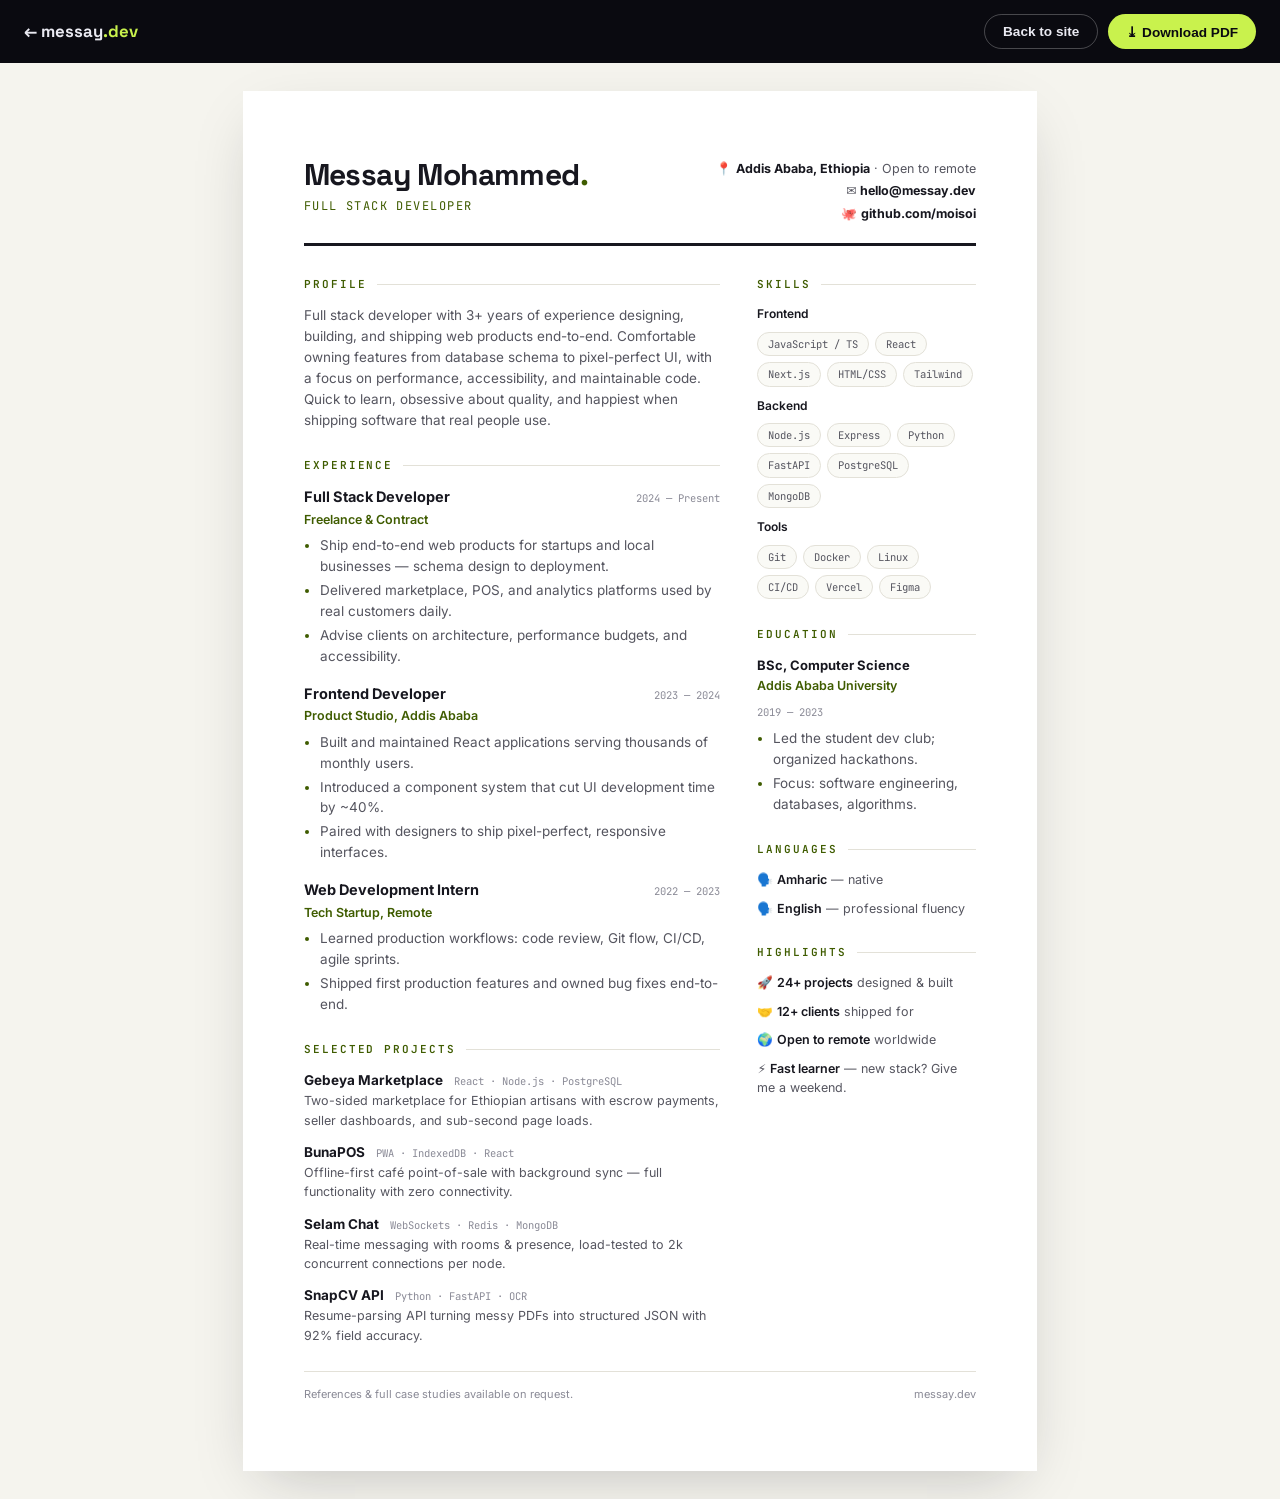
==== resume.html @ 2ff8d286 "feat: rebuild portfolio — dark-mode interactive single-pager - Hero with particle constellation canv" ====
<!DOCTYPE html>
<html lang="en">
<head>
  <meta charset="UTF-8" />
  <meta name="viewport" content="width=device-width, initial-scale=1.0" />
  <title>Messay Mohammed — Résumé</title>
  <meta name="description" content="Résumé of Messay Mohammed, Full Stack Developer based in Addis Ababa, Ethiopia." />
  <link rel="preconnect" href="https://fonts.googleapis.com" />
  <link rel="preconnect" href="https://fonts.gstatic.com" crossorigin />
  <link href="https://fonts.googleapis.com/css2?family=Inter:wght@400;500;600;700&family=Space+Grotesk:wght@500;600;700&family=JetBrains+Mono:wght@400;600&display=swap" rel="stylesheet" />
  <link rel="icon" href="data:image/svg+xml,%3Csvg xmlns='http://www.w3.org/2000/svg' viewBox='0 0 100 100'%3E%3Crect width='100' height='100' rx='22' fill='%23c9f24d'/%3E%3Ctext x='50' y='68' font-family='Arial,sans-serif' font-size='46' font-weight='bold' text-anchor='middle' fill='%230a0a10'%3EMM%3C/text%3E%3C/svg%3E" />
  <style>
    :root {
      --ink: #17171f; --muted: #55555f; --faint: #8a8a96;
      --acc: #3f5c00; --lime: #c9f24d; --line: #e3e1d8; --bg: #f5f4ee;
    }
    * { box-sizing: border-box; margin: 0; padding: 0; }
    body { font-family: "Inter", system-ui, sans-serif; color: var(--ink); background: var(--bg); line-height: 1.55; font-size: 13.5px; }
    a { color: inherit; text-decoration: none; }

    .toolbar {
      position: sticky; top: 0; z-index: 10;
      display: flex; align-items: center; justify-content: space-between; gap: 14px;
      padding: 14px 24px;
      background: #0a0a10; color: #eaeaf2;
    }
    .toolbar .brand { font-family: "Space Grotesk", sans-serif; font-weight: 700; font-size: 1.05rem; }
    .toolbar .brand span { color: var(--lime); }
    .toolbar .actions { display: flex; gap: 10px; }
    .tb-btn {
      display: inline-flex; align-items: center; gap: 8px;
      padding: 9px 18px; border-radius: 999px; font-weight: 600; font-size: 0.85rem;
      background: var(--lime); color: #0a0a10; border: none; cursor: pointer;
      transition: transform .2s;
    }
    .tb-btn:hover { transform: translateY(-2px); }
    .tb-btn.ghost { background: transparent; color: #eaeaf2; border: 1px solid rgba(255,255,255,.25); }
    .tb-btn.ghost:hover { border-color: var(--lime); color: var(--lime); }

    .page {
      width: 210mm; min-height: 296mm;
      margin: 28px auto; background: #fff;
      padding: 18mm 16mm;
      box-shadow: 0 20px 60px -20px rgba(23,23,31,.25);
    }

    header { display: flex; justify-content: space-between; align-items: flex-start; gap: 20px; padding-bottom: 20px; border-bottom: 3px solid var(--ink); }
    h1 { font-family: "Space Grotesk", sans-serif; font-size: 30px; letter-spacing: -0.02em; line-height: 1.05; }
    h1 .dot { color: var(--acc); }
    .role { font-family: "JetBrains Mono", monospace; font-size: 12px; letter-spacing: .12em; text-transform: uppercase; color: var(--acc); margin-top: 6px; }
    .contact { text-align: right; font-size: 12.5px; color: var(--muted); display: grid; gap: 3px; }
    .contact strong { color: var(--ink); }

    .cols { display: grid; grid-template-columns: 1.9fr 1fr; gap: 10mm; margin-top: 8mm; }
    section { margin-bottom: 7mm; }
    h2 {
      font-family: "JetBrains Mono", monospace; font-size: 11px; font-weight: 600;
      letter-spacing: .18em; text-transform: uppercase; color: var(--acc);
      display: flex; align-items: center; gap: 10px; margin-bottom: 12px;
    }
    h2::after { content: ""; flex: 1; height: 1px; background: var(--line); }

    .summary p { color: var(--muted); }

    .item { margin-bottom: 16px; break-inside: avoid; }
    .item-head { display: flex; justify-content: space-between; align-items: baseline; gap: 12px; }
    .item-head h3 { font-size: 14.5px; font-weight: 700; }
    .date { font-family: "JetBrains Mono", monospace; font-size: 10.5px; color: var(--faint); white-space: nowrap; }
    .org { font-size: 12.5px; color: var(--acc); font-weight: 600; margin: 1px 0 6px; }
    .item ul { padding-left: 16px; color: var(--muted); }
    .item ul li { margin-bottom: 3px; }
    .item ul li::marker { color: var(--acc); }

    .skills-row { display: flex; flex-wrap: wrap; gap: 6px; margin-bottom: 10px; }
    .skills-row .label { flex-basis: 100%; font-weight: 600; font-size: 12px; margin-bottom: 2px; }
    .chip {
      font-family: "JetBrains Mono", monospace; font-size: 10.5px;
      padding: 3px 10px; border-radius: 999px;
      border: 1px solid var(--line); background: #fafaf6; color: var(--muted);
    }

    .project { margin-bottom: 12px; break-inside: avoid; }
    .project h3 { font-size: 13.5px; font-weight: 700; }
    .project h3 span { font-family: "JetBrains Mono", monospace; font-size: 10.5px; color: var(--faint); font-weight: 400; margin-left: 8px; }
    .project p { color: var(--muted); font-size: 12.5px; }

    .fact { display: flex; gap: 9px; margin-bottom: 9px; color: var(--muted); font-size: 12.5px; }
    .fact b { color: var(--ink); font-weight: 600; }

    footer { margin-top: auto; padding-top: 14px; border-top: 1px solid var(--line); font-size: 11px; color: var(--faint); display: flex; justify-content: space-between; }

    @media print {
      body { background: #fff; }
      .toolbar { display: none; }
      .page { width: auto; min-height: 0; margin: 0; padding: 12mm 10mm; box-shadow: none; }
      @page { size: A4; margin: 6mm; }
    }
    @media (max-width: 820px) {
      .page { width: auto; margin: 14px; padding: 8mm 6mm; min-height: 0; }
      .cols { grid-template-columns: 1fr; gap: 6mm; }
      header { flex-direction: column; }
      .contact { text-align: left; }
    }
  </style>
</head>
<body>
  <div class="toolbar">
    <a class="brand" href="index.html">← messay<span>.dev</span></a>
    <div class="actions">
      <button class="tb-btn ghost" onclick="history.length > 1 ? history.back() : location.href='index.html'">Back to site</button>
      <button class="tb-btn" onclick="window.print()">
        ⤓ Download PDF
      </button>
    </div>
  </div>

  <div class="page">
    <header>
      <div>
        <h1>Messay Mohammed<span class="dot">.</span></h1>
        <p class="role">Full Stack Developer</p>
      </div>
      <div class="contact">
        <span>📍 <strong>Addis Ababa, Ethiopia</strong> · Open to remote</span>
        <span>✉️ <strong>hello@messay.dev</strong></span>
        <span>🐙 <strong>github.com/moisoi</strong></span>
      </div>
    </header>

    <div class="cols">
      <!-- ============ MAIN COLUMN ============ -->
      <div>
        <section class="summary">
          <h2>Profile</h2>
          <p>
            Full stack developer with 3+ years of experience designing, building, and shipping web products
            end-to-end. Comfortable owning features from database schema to pixel-perfect UI, with a focus on
            performance, accessibility, and maintainable code. Quick to learn, obsessive about quality, and
            happiest when shipping software that real people use.
          </p>
        </section>

        <section>
          <h2>Experience</h2>

          <div class="item">
            <div class="item-head"><h3>Full Stack Developer</h3><span class="date">2024 — Present</span></div>
            <p class="org">Freelance &amp; Contract</p>
            <ul>
              <li>Ship end-to-end web products for startups and local businesses — schema design to deployment.</li>
              <li>Delivered marketplace, POS, and analytics platforms used by real customers daily.</li>
              <li>Advise clients on architecture, performance budgets, and accessibility.</li>
            </ul>
          </div>

          <div class="item">
            <div class="item-head"><h3>Frontend Developer</h3><span class="date">2023 — 2024</span></div>
            <p class="org">Product Studio, Addis Ababa</p>
            <ul>
              <li>Built and maintained React applications serving thousands of monthly users.</li>
              <li>Introduced a component system that cut UI development time by ~40%.</li>
              <li>Paired with designers to ship pixel-perfect, responsive interfaces.</li>
            </ul>
          </div>

          <div class="item">
            <div class="item-head"><h3>Web Development Intern</h3><span class="date">2022 — 2023</span></div>
            <p class="org">Tech Startup, Remote</p>
            <ul>
              <li>Learned production workflows: code review, Git flow, CI/CD, agile sprints.</li>
              <li>Shipped first production features and owned bug fixes end-to-end.</li>
            </ul>
          </div>
        </section>

        <section>
          <h2>Selected Projects</h2>

          <div class="project">
            <h3>Gebeya Marketplace <span>React · Node.js · PostgreSQL</span></h3>
            <p>Two-sided marketplace for Ethiopian artisans with escrow payments, seller dashboards, and sub-second page loads.</p>
          </div>
          <div class="project">
            <h3>BunaPOS <span>PWA · IndexedDB · React</span></h3>
            <p>Offline-first café point-of-sale with background sync — full functionality with zero connectivity.</p>
          </div>
          <div class="project">
            <h3>Selam Chat <span>WebSockets · Redis · MongoDB</span></h3>
            <p>Real-time messaging with rooms &amp; presence, load-tested to 2k concurrent connections per node.</p>
          </div>
          <div class="project">
            <h3>SnapCV API <span>Python · FastAPI · OCR</span></h3>
            <p>Resume-parsing API turning messy PDFs into structured JSON with 92% field accuracy.</p>
          </div>
        </section>
      </div>

      <!-- ============ SIDE COLUMN ============ -->
      <div>
        <section>
          <h2>Skills</h2>
          <div class="skills-row">
            <span class="label">Frontend</span>
            <span class="chip">JavaScript / TS</span><span class="chip">React</span><span class="chip">Next.js</span><span class="chip">HTML/CSS</span><span class="chip">Tailwind</span>
          </div>
          <div class="skills-row">
            <span class="label">Backend</span>
            <span class="chip">Node.js</span><span class="chip">Express</span><span class="chip">Python</span><span class="chip">FastAPI</span><span class="chip">PostgreSQL</span><span class="chip">MongoDB</span>
          </div>
          <div class="skills-row">
            <span class="label">Tools</span>
            <span class="chip">Git</span><span class="chip">Docker</span><span class="chip">Linux</span><span class="chip">CI/CD</span><span class="chip">Vercel</span><span class="chip">Figma</span>
          </div>
        </section>

        <section>
          <h2>Education</h2>
          <div class="item">
            <div class="item-head"><h3 style="font-size:13px">BSc, Computer Science</h3></div>
            <p class="org">Addis Ababa University</p>
            <span class="date">2019 — 2023</span>
            <ul style="margin-top:6px">
              <li>Led the student dev club; organized hackathons.</li>
              <li>Focus: software engineering, databases, algorithms.</li>
            </ul>
          </div>
        </section>

        <section>
          <h2>Languages</h2>
          <div class="fact"><span>🗣️ <b>Amharic</b> — native</span></div>
          <div class="fact"><span>🗣️ <b>English</b> — professional fluency</span></div>
        </section>

        <section>
          <h2>Highlights</h2>
          <div class="fact"><span>🚀 <b>24+ projects</b> designed &amp; built</span></div>
          <div class="fact"><span>🤝 <b>12+ clients</b> shipped for</span></div>
          <div class="fact"><span>🌍 <b>Open to remote</b> worldwide</span></div>
          <div class="fact"><span>⚡ <b>Fast learner</b> — new stack? Give me a weekend.</span></div>
        </section>
      </div>
    </div>

    <footer>
      <span>References &amp; full case studies available on request.</span>
      <span>messay.dev</span>
    </footer>
  </div>
</body>
</html>
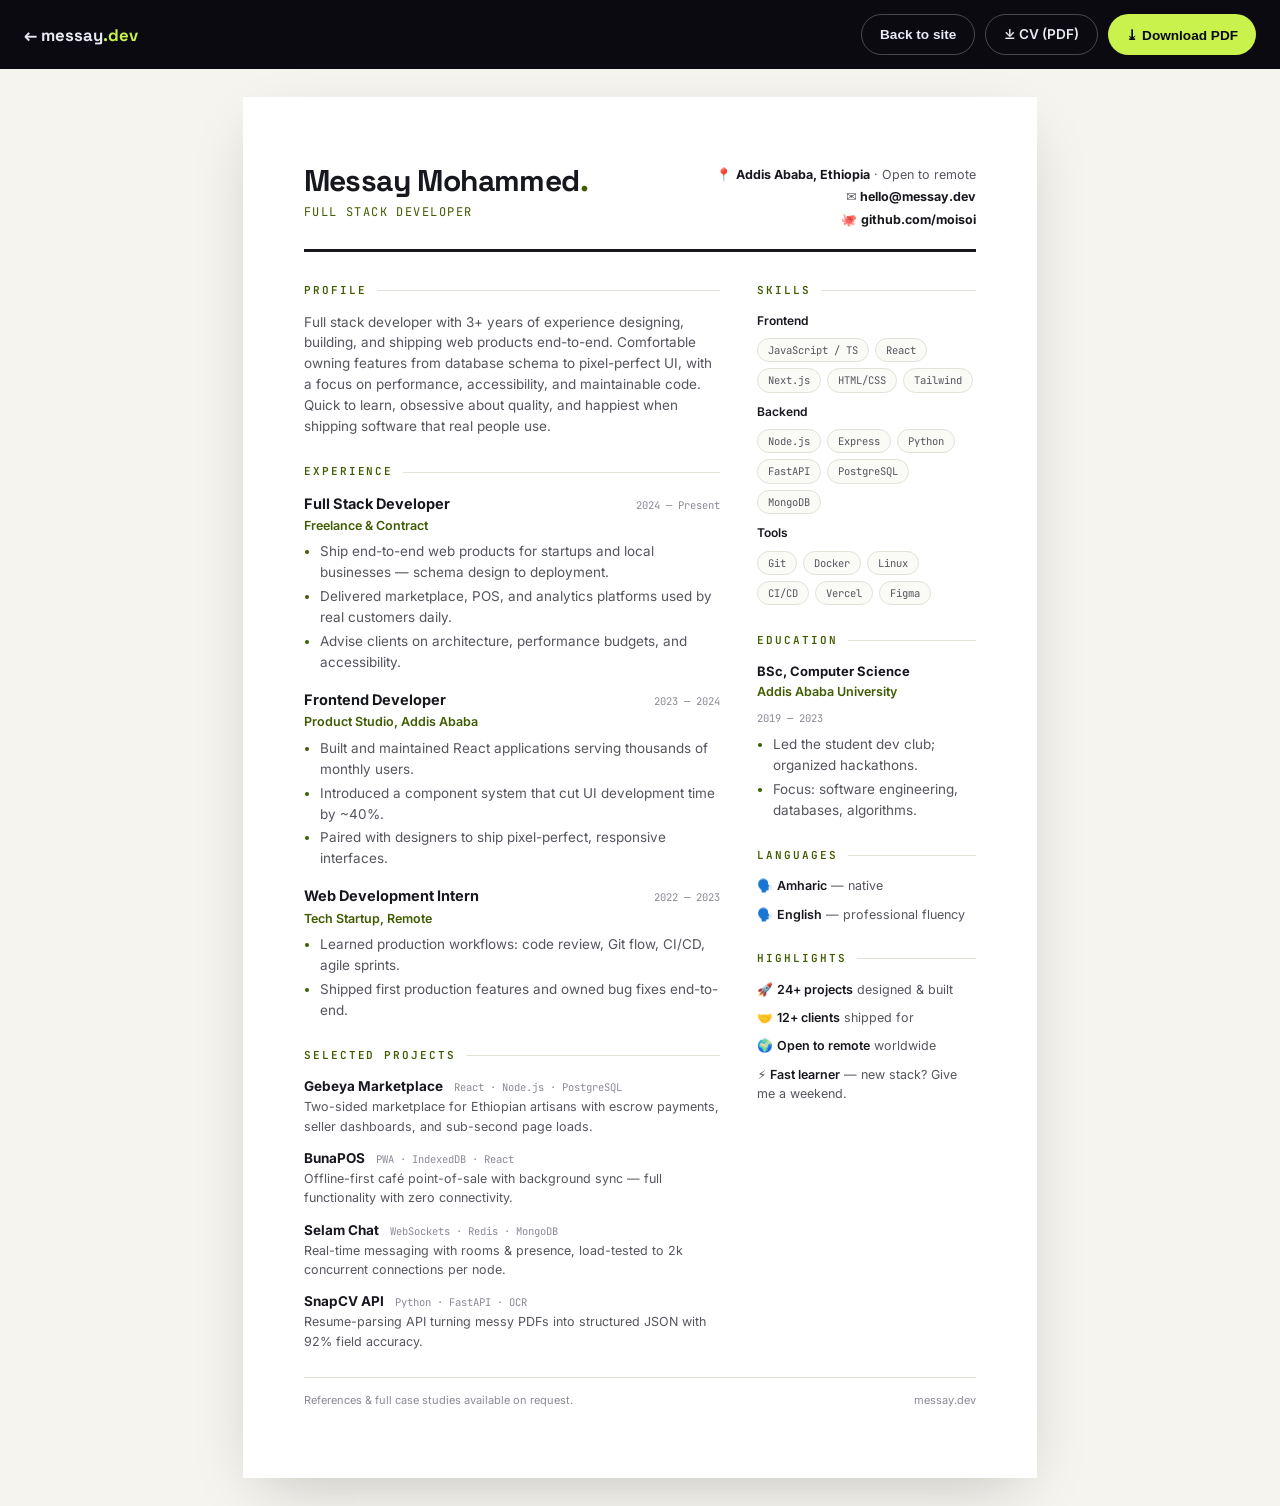
==== commit 674cc1b7: "feat: Cal.com booking + downloadable CV + UI/UX polish pass Booking (cal.com/messay-mohammed-w47ggg)" ====
--- a/resume.html
+++ b/resume.html
@@ -108,6 +108,7 @@
     <a class="brand" href="index.html">← messay<span>.dev</span></a>
     <div class="actions">
       <button class="tb-btn ghost" onclick="history.length > 1 ? history.back() : location.href='index.html'">Back to site</button>
+      <a class="tb-btn ghost" href="assets/Messay_Mohammed_CV.pdf" download style="text-decoration:none">⤓ CV (PDF)</a>
       <button class="tb-btn" onclick="window.print()">
         ⤓ Download PDF
       </button>
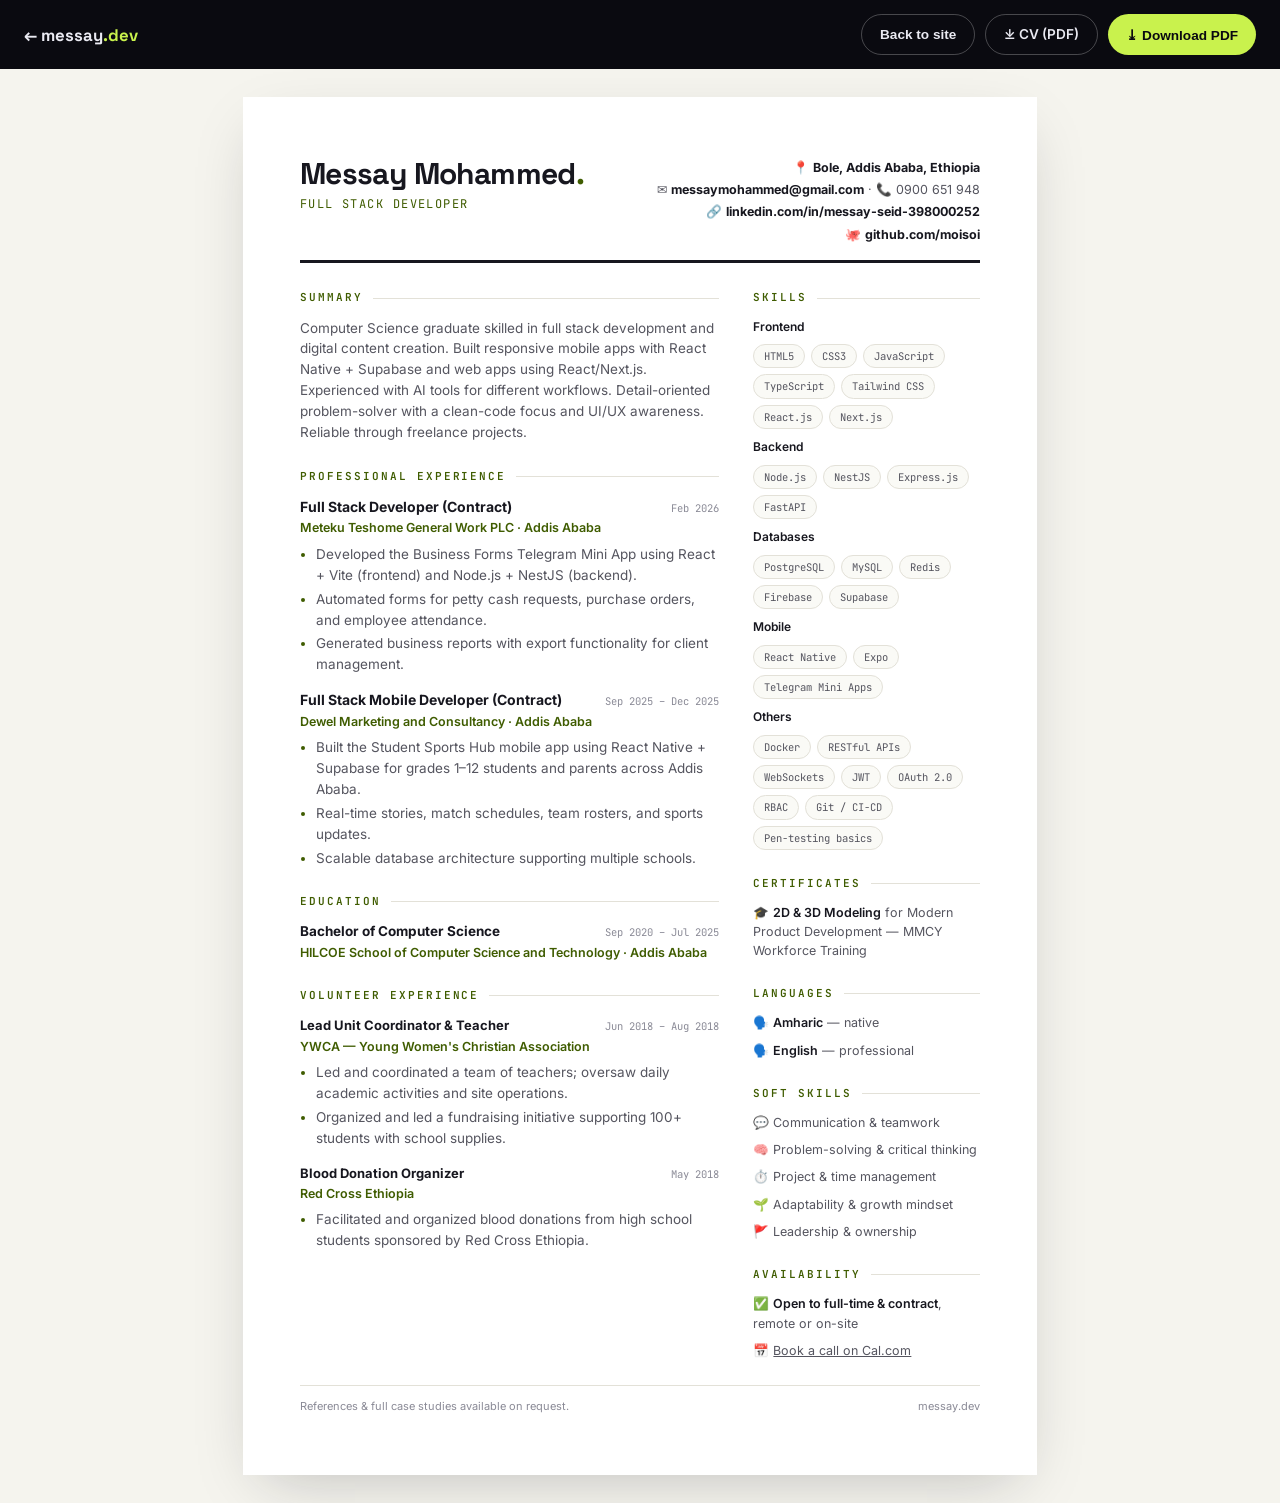
==== commit a9906935: "feat: replace all placeholder content with Messay's real CV data Identity & contact: - messaymohamme" ====
--- a/resume.html
+++ b/resume.html
@@ -4,7 +4,7 @@
   <meta charset="UTF-8" />
   <meta name="viewport" content="width=device-width, initial-scale=1.0" />
   <title>Messay Mohammed — Résumé</title>
-  <meta name="description" content="Résumé of Messay Mohammed, Full Stack Developer based in Addis Ababa, Ethiopia." />
+  <meta name="description" content="Résumé of Messay Mohammed, Full Stack Developer based in Bole, Addis Ababa, Ethiopia." />
   <link rel="preconnect" href="https://fonts.googleapis.com" />
   <link rel="preconnect" href="https://fonts.gstatic.com" crossorigin />
   <link href="https://fonts.googleapis.com/css2?family=Inter:wght@400;500;600;700&family=Space+Grotesk:wght@500;600;700&family=JetBrains+Mono:wght@400;600&display=swap" rel="stylesheet" />
@@ -23,10 +23,11 @@
       display: flex; align-items: center; justify-content: space-between; gap: 14px;
       padding: 14px 24px;
       background: #0a0a10; color: #eaeaf2;
+      flex-wrap: wrap;
     }
     .toolbar .brand { font-family: "Space Grotesk", sans-serif; font-weight: 700; font-size: 1.05rem; }
     .toolbar .brand span { color: var(--lime); }
-    .toolbar .actions { display: flex; gap: 10px; }
+    .toolbar .actions { display: flex; gap: 10px; flex-wrap: wrap; }
     .tb-btn {
       display: inline-flex; align-items: center; gap: 8px;
       padding: 9px 18px; border-radius: 999px; font-weight: 600; font-size: 0.85rem;
@@ -40,38 +41,38 @@
     .page {
       width: 210mm; min-height: 296mm;
       margin: 28px auto; background: #fff;
-      padding: 18mm 16mm;
+      padding: 16mm 15mm;
       box-shadow: 0 20px 60px -20px rgba(23,23,31,.25);
     }
 
-    header { display: flex; justify-content: space-between; align-items: flex-start; gap: 20px; padding-bottom: 20px; border-bottom: 3px solid var(--ink); }
+    header { display: flex; justify-content: space-between; align-items: flex-start; gap: 20px; padding-bottom: 16px; border-bottom: 3px solid var(--ink); }
     h1 { font-family: "Space Grotesk", sans-serif; font-size: 30px; letter-spacing: -0.02em; line-height: 1.05; }
     h1 .dot { color: var(--acc); }
     .role { font-family: "JetBrains Mono", monospace; font-size: 12px; letter-spacing: .12em; text-transform: uppercase; color: var(--acc); margin-top: 6px; }
     .contact { text-align: right; font-size: 12.5px; color: var(--muted); display: grid; gap: 3px; }
     .contact strong { color: var(--ink); }
 
-    .cols { display: grid; grid-template-columns: 1.9fr 1fr; gap: 10mm; margin-top: 8mm; }
-    section { margin-bottom: 7mm; }
+    .cols { display: grid; grid-template-columns: 1.85fr 1fr; gap: 9mm; margin-top: 7mm; }
+    section { margin-bottom: 6.5mm; }
     h2 {
       font-family: "JetBrains Mono", monospace; font-size: 11px; font-weight: 600;
       letter-spacing: .18em; text-transform: uppercase; color: var(--acc);
-      display: flex; align-items: center; gap: 10px; margin-bottom: 12px;
+      display: flex; align-items: center; gap: 10px; margin-bottom: 11px;
     }
     h2::after { content: ""; flex: 1; height: 1px; background: var(--line); }
 
     .summary p { color: var(--muted); }
 
-    .item { margin-bottom: 16px; break-inside: avoid; }
+    .item { margin-bottom: 14px; break-inside: avoid; }
     .item-head { display: flex; justify-content: space-between; align-items: baseline; gap: 12px; }
-    .item-head h3 { font-size: 14.5px; font-weight: 700; }
+    .item-head h3 { font-size: 14px; font-weight: 700; }
     .date { font-family: "JetBrains Mono", monospace; font-size: 10.5px; color: var(--faint); white-space: nowrap; }
     .org { font-size: 12.5px; color: var(--acc); font-weight: 600; margin: 1px 0 6px; }
     .item ul { padding-left: 16px; color: var(--muted); }
     .item ul li { margin-bottom: 3px; }
     .item ul li::marker { color: var(--acc); }
 
-    .skills-row { display: flex; flex-wrap: wrap; gap: 6px; margin-bottom: 10px; }
+    .skills-row { display: flex; flex-wrap: wrap; gap: 6px; margin-bottom: 9px; }
     .skills-row .label { flex-basis: 100%; font-weight: 600; font-size: 12px; margin-bottom: 2px; }
     .chip {
       font-family: "JetBrains Mono", monospace; font-size: 10.5px;
@@ -79,20 +80,15 @@
       border: 1px solid var(--line); background: #fafaf6; color: var(--muted);
     }
 
-    .project { margin-bottom: 12px; break-inside: avoid; }
-    .project h3 { font-size: 13.5px; font-weight: 700; }
-    .project h3 span { font-family: "JetBrains Mono", monospace; font-size: 10.5px; color: var(--faint); font-weight: 400; margin-left: 8px; }
-    .project p { color: var(--muted); font-size: 12.5px; }
-
-    .fact { display: flex; gap: 9px; margin-bottom: 9px; color: var(--muted); font-size: 12.5px; }
+    .fact { display: flex; gap: 9px; margin-bottom: 8px; color: var(--muted); font-size: 12.5px; }
     .fact b { color: var(--ink); font-weight: 600; }
 
-    footer { margin-top: auto; padding-top: 14px; border-top: 1px solid var(--line); font-size: 11px; color: var(--faint); display: flex; justify-content: space-between; }
+    footer { margin-top: auto; padding-top: 12px; border-top: 1px solid var(--line); font-size: 11px; color: var(--faint); display: flex; justify-content: space-between; }
 
     @media print {
       body { background: #fff; }
       .toolbar { display: none; }
-      .page { width: auto; min-height: 0; margin: 0; padding: 12mm 10mm; box-shadow: none; }
+      .page { width: auto; min-height: 0; margin: 0; padding: 10mm 9mm; box-shadow: none; }
       @page { size: A4; margin: 6mm; }
     }
     @media (max-width: 820px) {
@@ -109,9 +105,7 @@
     <div class="actions">
       <button class="tb-btn ghost" onclick="history.length > 1 ? history.back() : location.href='index.html'">Back to site</button>
       <a class="tb-btn ghost" href="assets/Messay_Mohammed_CV.pdf" download style="text-decoration:none">⤓ CV (PDF)</a>
-      <button class="tb-btn" onclick="window.print()">
-        ⤓ Download PDF
-      </button>
+      <button class="tb-btn" onclick="window.print()">⤓ Download PDF</button>
     </div>
   </div>
 
@@ -122,8 +116,9 @@
         <p class="role">Full Stack Developer</p>
       </div>
       <div class="contact">
-        <span>📍 <strong>Addis Ababa, Ethiopia</strong> · Open to remote</span>
-        <span>✉️ <strong>hello@messay.dev</strong></span>
+        <span>📍 <strong>Bole, Addis Ababa, Ethiopia</strong></span>
+        <span>✉️ <strong>messaymohammed@gmail.com</strong> · 📞 0900 651 948</span>
+        <span>🔗 <strong>linkedin.com/in/messay-seid-398000252</strong></span>
         <span>🐙 <strong>github.com/moisoi</strong></span>
       </div>
     </header>
@@ -132,66 +127,63 @@
       <!-- ============ MAIN COLUMN ============ -->
       <div>
         <section class="summary">
-          <h2>Profile</h2>
+          <h2>Summary</h2>
           <p>
-            Full stack developer with 3+ years of experience designing, building, and shipping web products
-            end-to-end. Comfortable owning features from database schema to pixel-perfect UI, with a focus on
-            performance, accessibility, and maintainable code. Quick to learn, obsessive about quality, and
-            happiest when shipping software that real people use.
+            Computer Science graduate skilled in full stack development and digital content creation.
+            Built responsive mobile apps with React Native + Supabase and web apps using React/Next.js.
+            Experienced with AI tools for different workflows. Detail-oriented problem-solver with a clean-code
+            focus and UI/UX awareness. Reliable through freelance projects.
           </p>
         </section>
 
         <section>
-          <h2>Experience</h2>
-
-          <div class="item">
-            <div class="item-head"><h3>Full Stack Developer</h3><span class="date">2024 — Present</span></div>
-            <p class="org">Freelance &amp; Contract</p>
-            <ul>
-              <li>Ship end-to-end web products for startups and local businesses — schema design to deployment.</li>
-              <li>Delivered marketplace, POS, and analytics platforms used by real customers daily.</li>
-              <li>Advise clients on architecture, performance budgets, and accessibility.</li>
-            </ul>
-          </div>
-
-          <div class="item">
-            <div class="item-head"><h3>Frontend Developer</h3><span class="date">2023 — 2024</span></div>
-            <p class="org">Product Studio, Addis Ababa</p>
-            <ul>
-              <li>Built and maintained React applications serving thousands of monthly users.</li>
-              <li>Introduced a component system that cut UI development time by ~40%.</li>
-              <li>Paired with designers to ship pixel-perfect, responsive interfaces.</li>
-            </ul>
-          </div>
-
-          <div class="item">
-            <div class="item-head"><h3>Web Development Intern</h3><span class="date">2022 — 2023</span></div>
-            <p class="org">Tech Startup, Remote</p>
-            <ul>
-              <li>Learned production workflows: code review, Git flow, CI/CD, agile sprints.</li>
-              <li>Shipped first production features and owned bug fixes end-to-end.</li>
-            </ul>
-          </div>
-        </section>
-
-        <section>
-          <h2>Selected Projects</h2>
-
-          <div class="project">
-            <h3>Gebeya Marketplace <span>React · Node.js · PostgreSQL</span></h3>
-            <p>Two-sided marketplace for Ethiopian artisans with escrow payments, seller dashboards, and sub-second page loads.</p>
-          </div>
-          <div class="project">
-            <h3>BunaPOS <span>PWA · IndexedDB · React</span></h3>
-            <p>Offline-first café point-of-sale with background sync — full functionality with zero connectivity.</p>
-          </div>
-          <div class="project">
-            <h3>Selam Chat <span>WebSockets · Redis · MongoDB</span></h3>
-            <p>Real-time messaging with rooms &amp; presence, load-tested to 2k concurrent connections per node.</p>
-          </div>
-          <div class="project">
-            <h3>SnapCV API <span>Python · FastAPI · OCR</span></h3>
-            <p>Resume-parsing API turning messy PDFs into structured JSON with 92% field accuracy.</p>
+          <h2>Professional Experience</h2>
+
+          <div class="item">
+            <div class="item-head"><h3>Full Stack Developer (Contract)</h3><span class="date">Feb 2026</span></div>
+            <p class="org">Meteku Teshome General Work PLC · Addis Ababa</p>
+            <ul>
+              <li>Developed the Business Forms Telegram Mini App using React + Vite (frontend) and Node.js + NestJS (backend).</li>
+              <li>Automated forms for petty cash requests, purchase orders, and employee attendance.</li>
+              <li>Generated business reports with export functionality for client management.</li>
+            </ul>
+          </div>
+
+          <div class="item">
+            <div class="item-head"><h3>Full Stack Mobile Developer (Contract)</h3><span class="date">Sep 2025 – Dec 2025</span></div>
+            <p class="org">Dewel Marketing and Consultancy · Addis Ababa</p>
+            <ul>
+              <li>Built the Student Sports Hub mobile app using React Native + Supabase for grades 1–12 students and parents across Addis Ababa.</li>
+              <li>Real-time stories, match schedules, team rosters, and sports updates.</li>
+              <li>Scalable database architecture supporting multiple schools.</li>
+            </ul>
+          </div>
+        </section>
+
+        <section>
+          <h2>Education</h2>
+          <div class="item">
+            <div class="item-head"><h3 style="font-size:13.5px">Bachelor of Computer Science</h3><span class="date">Sep 2020 – Jul 2025</span></div>
+            <p class="org">HILCOE School of Computer Science and Technology · Addis Ababa</p>
+          </div>
+        </section>
+
+        <section>
+          <h2>Volunteer Experience</h2>
+          <div class="item">
+            <div class="item-head"><h3 style="font-size:13px">Lead Unit Coordinator &amp; Teacher</h3><span class="date">Jun 2018 – Aug 2018</span></div>
+            <p class="org">YWCA — Young Women's Christian Association</p>
+            <ul>
+              <li>Led and coordinated a team of teachers; oversaw daily academic activities and site operations.</li>
+              <li>Organized and led a fundraising initiative supporting 100+ students with school supplies.</li>
+            </ul>
+          </div>
+          <div class="item">
+            <div class="item-head"><h3 style="font-size:13px">Blood Donation Organizer</h3><span class="date">May 2018</span></div>
+            <p class="org">Red Cross Ethiopia</p>
+            <ul>
+              <li>Facilitated and organized blood donations from high school students sponsored by Red Cross Ethiopia.</li>
+            </ul>
           </div>
         </section>
       </div>
@@ -202,43 +194,50 @@
           <h2>Skills</h2>
           <div class="skills-row">
             <span class="label">Frontend</span>
-            <span class="chip">JavaScript / TS</span><span class="chip">React</span><span class="chip">Next.js</span><span class="chip">HTML/CSS</span><span class="chip">Tailwind</span>
+            <span class="chip">HTML5</span><span class="chip">CSS3</span><span class="chip">JavaScript</span><span class="chip">TypeScript</span><span class="chip">Tailwind CSS</span><span class="chip">React.js</span><span class="chip">Next.js</span>
           </div>
           <div class="skills-row">
             <span class="label">Backend</span>
-            <span class="chip">Node.js</span><span class="chip">Express</span><span class="chip">Python</span><span class="chip">FastAPI</span><span class="chip">PostgreSQL</span><span class="chip">MongoDB</span>
-          </div>
-          <div class="skills-row">
-            <span class="label">Tools</span>
-            <span class="chip">Git</span><span class="chip">Docker</span><span class="chip">Linux</span><span class="chip">CI/CD</span><span class="chip">Vercel</span><span class="chip">Figma</span>
-          </div>
-        </section>
-
-        <section>
-          <h2>Education</h2>
-          <div class="item">
-            <div class="item-head"><h3 style="font-size:13px">BSc, Computer Science</h3></div>
-            <p class="org">Addis Ababa University</p>
-            <span class="date">2019 — 2023</span>
-            <ul style="margin-top:6px">
-              <li>Led the student dev club; organized hackathons.</li>
-              <li>Focus: software engineering, databases, algorithms.</li>
-            </ul>
-          </div>
+            <span class="chip">Node.js</span><span class="chip">NestJS</span><span class="chip">Express.js</span><span class="chip">FastAPI</span>
+          </div>
+          <div class="skills-row">
+            <span class="label">Databases</span>
+            <span class="chip">PostgreSQL</span><span class="chip">MySQL</span><span class="chip">Redis</span><span class="chip">Firebase</span><span class="chip">Supabase</span>
+          </div>
+          <div class="skills-row">
+            <span class="label">Mobile</span>
+            <span class="chip">React Native</span><span class="chip">Expo</span><span class="chip">Telegram Mini Apps</span>
+          </div>
+          <div class="skills-row">
+            <span class="label">Others</span>
+            <span class="chip">Docker</span><span class="chip">RESTful APIs</span><span class="chip">WebSockets</span><span class="chip">JWT</span><span class="chip">OAuth 2.0</span><span class="chip">RBAC</span><span class="chip">Git / CI-CD</span><span class="chip">Pen-testing basics</span>
+          </div>
+        </section>
+
+        <section>
+          <h2>Certificates</h2>
+          <div class="fact"><span>🎓 <b>2D &amp; 3D Modeling</b> for Modern Product Development — MMCY Workforce Training</span></div>
         </section>
 
         <section>
           <h2>Languages</h2>
           <div class="fact"><span>🗣️ <b>Amharic</b> — native</span></div>
-          <div class="fact"><span>🗣️ <b>English</b> — professional fluency</span></div>
-        </section>
-
-        <section>
-          <h2>Highlights</h2>
-          <div class="fact"><span>🚀 <b>24+ projects</b> designed &amp; built</span></div>
-          <div class="fact"><span>🤝 <b>12+ clients</b> shipped for</span></div>
-          <div class="fact"><span>🌍 <b>Open to remote</b> worldwide</span></div>
-          <div class="fact"><span>⚡ <b>Fast learner</b> — new stack? Give me a weekend.</span></div>
+          <div class="fact"><span>🗣️ <b>English</b> — professional</span></div>
+        </section>
+
+        <section>
+          <h2>Soft Skills</h2>
+          <div class="fact"><span>💬 Communication &amp; teamwork</span></div>
+          <div class="fact"><span>🧠 Problem-solving &amp; critical thinking</span></div>
+          <div class="fact"><span>⏱️ Project &amp; time management</span></div>
+          <div class="fact"><span>🌱 Adaptability &amp; growth mindset</span></div>
+          <div class="fact"><span>🚩 Leadership &amp; ownership</span></div>
+        </section>
+
+        <section>
+          <h2>Availability</h2>
+          <div class="fact"><span>✅ <b>Open to full-time &amp; contract</b>, remote or on-site</span></div>
+          <div class="fact"><span>📅 <a href="https://cal.com/messay-mohammed-w47ggg" style="text-decoration:underline">Book a call on Cal.com</a></span></div>
         </section>
       </div>
     </div>
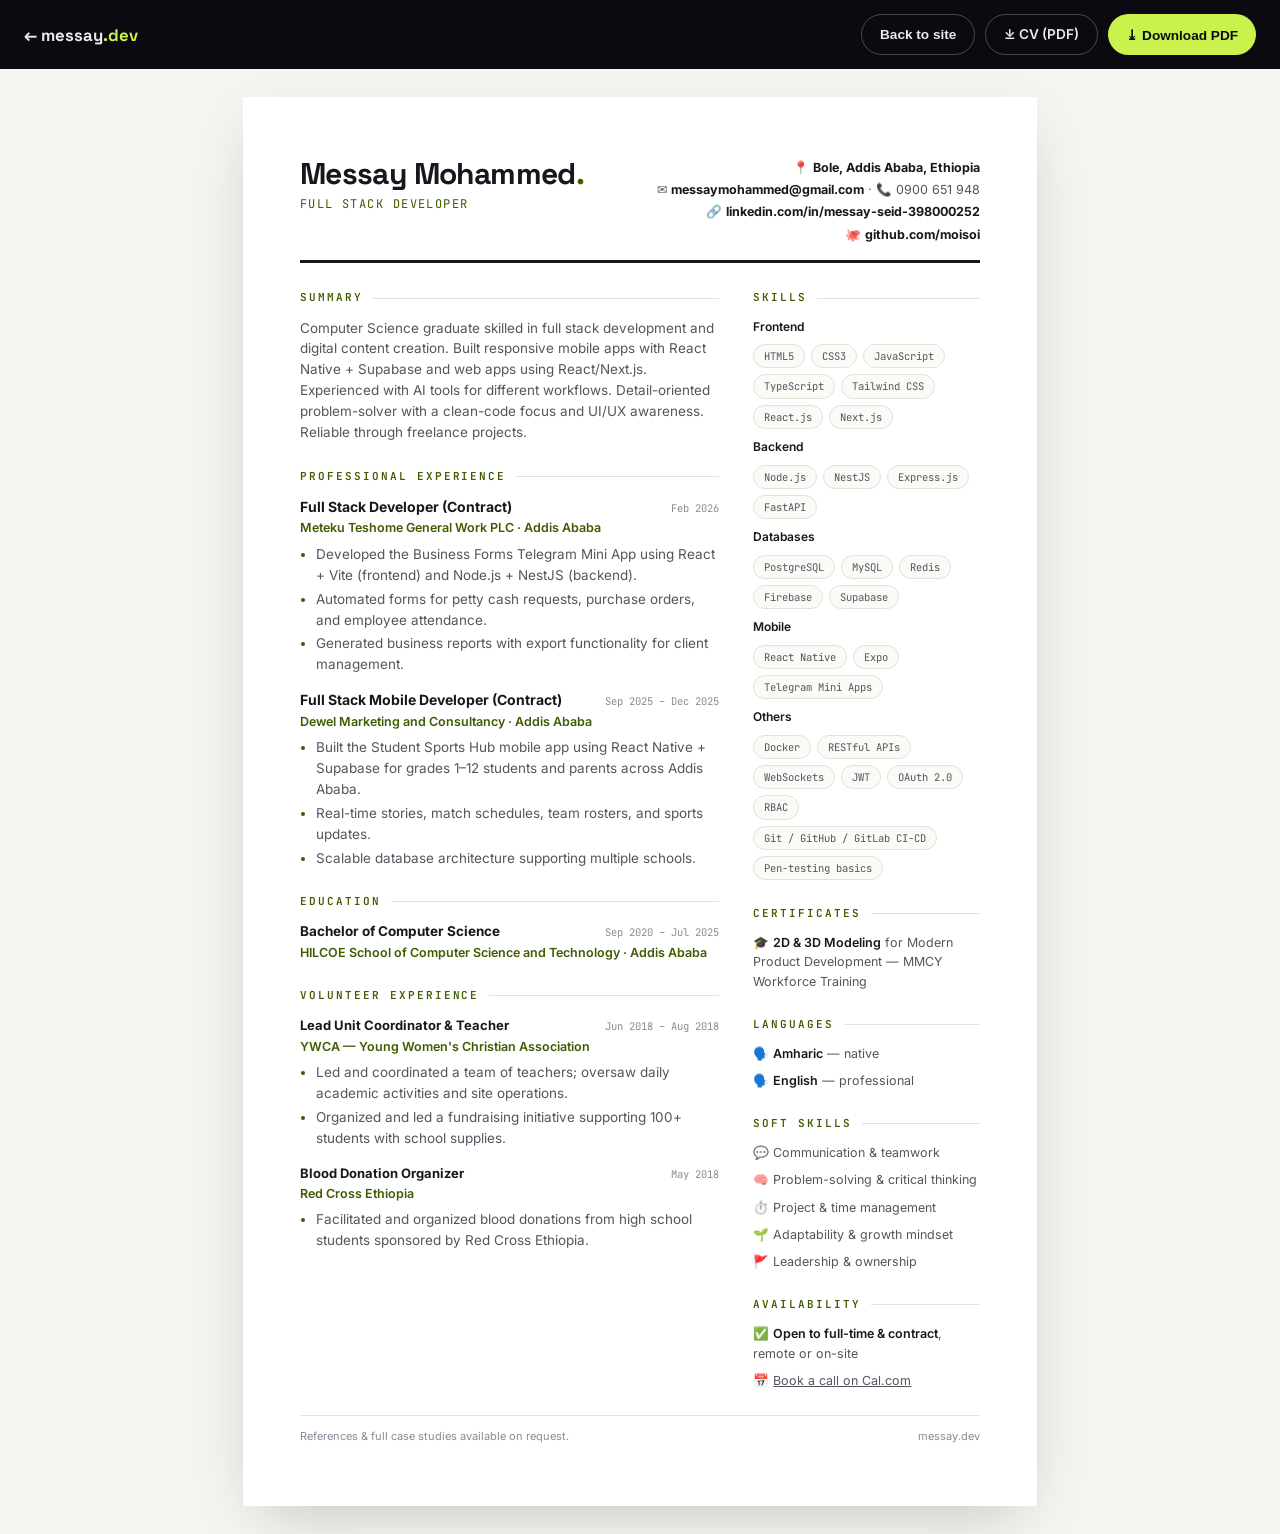
==== commit 4f6e7e8f: "fix: résumé chip matches CV exactly (Git / GitHub / GitLab CI-CD) Co-authored-by: arena-agent <29705" ====
--- a/resume.html
+++ b/resume.html
@@ -210,7 +210,7 @@
           </div>
           <div class="skills-row">
             <span class="label">Others</span>
-            <span class="chip">Docker</span><span class="chip">RESTful APIs</span><span class="chip">WebSockets</span><span class="chip">JWT</span><span class="chip">OAuth 2.0</span><span class="chip">RBAC</span><span class="chip">Git / CI-CD</span><span class="chip">Pen-testing basics</span>
+            <span class="chip">Docker</span><span class="chip">RESTful APIs</span><span class="chip">WebSockets</span><span class="chip">JWT</span><span class="chip">OAuth 2.0</span><span class="chip">RBAC</span><span class="chip">Git / GitHub / GitLab CI-CD</span><span class="chip">Pen-testing basics</span>
           </div>
         </section>
 
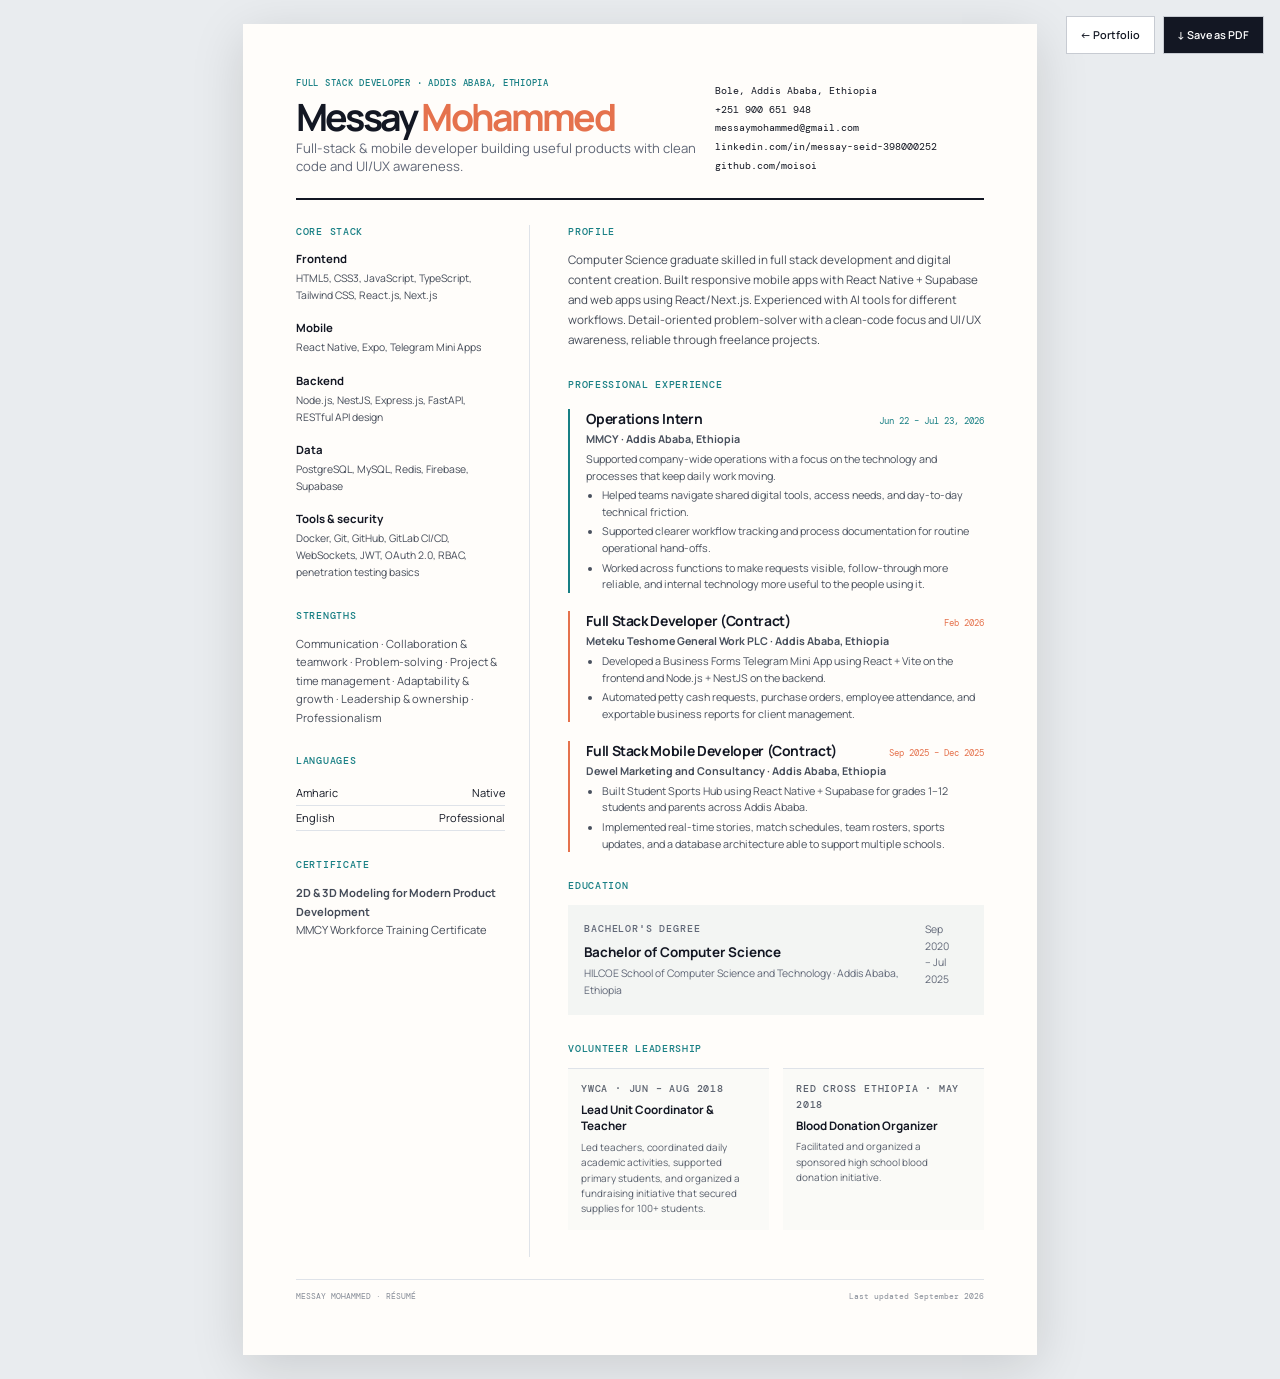
==== commit 489b201b: "Rebuild portfolio from Messay CV and site direction Co-authored-by: arena-agent <297053741+arena-age" ====
--- a/resume.html
+++ b/resume.html
@@ -1,251 +1,25 @@
-<!DOCTYPE html>
+<!doctype html>
 <html lang="en">
 <head>
   <meta charset="UTF-8" />
   <meta name="viewport" content="width=device-width, initial-scale=1.0" />
+  <meta name="description" content="Résumé — Messay Mohammed, Full Stack Developer" />
   <title>Messay Mohammed — Résumé</title>
-  <meta name="description" content="Résumé of Messay Mohammed, Full Stack Developer based in Bole, Addis Ababa, Ethiopia." />
   <link rel="preconnect" href="https://fonts.googleapis.com" />
   <link rel="preconnect" href="https://fonts.gstatic.com" crossorigin />
-  <link href="https://fonts.googleapis.com/css2?family=Inter:wght@400;500;600;700&family=Space+Grotesk:wght@500;600;700&family=JetBrains+Mono:wght@400;600&display=swap" rel="stylesheet" />
-  <link rel="icon" href="data:image/svg+xml,%3Csvg xmlns='http://www.w3.org/2000/svg' viewBox='0 0 100 100'%3E%3Crect width='100' height='100' rx='22' fill='%23c9f24d'/%3E%3Ctext x='50' y='68' font-family='Arial,sans-serif' font-size='46' font-weight='bold' text-anchor='middle' fill='%230a0a10'%3EMM%3C/text%3E%3C/svg%3E" />
+  <link href="https://fonts.googleapis.com/css2?family=DM+Mono:wght@400;500&family=Manrope:wght@400;500;600;700;800&display=swap" rel="stylesheet" />
   <style>
-    :root {
-      --ink: #17171f; --muted: #55555f; --faint: #8a8a96;
-      --acc: #3f5c00; --lime: #c9f24d; --line: #e3e1d8; --bg: #f5f4ee;
-    }
-    * { box-sizing: border-box; margin: 0; padding: 0; }
-    body { font-family: "Inter", system-ui, sans-serif; color: var(--ink); background: var(--bg); line-height: 1.55; font-size: 13.5px; }
-    a { color: inherit; text-decoration: none; }
-
-    .toolbar {
-      position: sticky; top: 0; z-index: 10;
-      display: flex; align-items: center; justify-content: space-between; gap: 14px;
-      padding: 14px 24px;
-      background: #0a0a10; color: #eaeaf2;
-      flex-wrap: wrap;
-    }
-    .toolbar .brand { font-family: "Space Grotesk", sans-serif; font-weight: 700; font-size: 1.05rem; }
-    .toolbar .brand span { color: var(--lime); }
-    .toolbar .actions { display: flex; gap: 10px; flex-wrap: wrap; }
-    .tb-btn {
-      display: inline-flex; align-items: center; gap: 8px;
-      padding: 9px 18px; border-radius: 999px; font-weight: 600; font-size: 0.85rem;
-      background: var(--lime); color: #0a0a10; border: none; cursor: pointer;
-      transition: transform .2s;
-    }
-    .tb-btn:hover { transform: translateY(-2px); }
-    .tb-btn.ghost { background: transparent; color: #eaeaf2; border: 1px solid rgba(255,255,255,.25); }
-    .tb-btn.ghost:hover { border-color: var(--lime); color: var(--lime); }
-
-    .page {
-      width: 210mm; min-height: 296mm;
-      margin: 28px auto; background: #fff;
-      padding: 16mm 15mm;
-      box-shadow: 0 20px 60px -20px rgba(23,23,31,.25);
-    }
-
-    header { display: flex; justify-content: space-between; align-items: flex-start; gap: 20px; padding-bottom: 16px; border-bottom: 3px solid var(--ink); }
-    h1 { font-family: "Space Grotesk", sans-serif; font-size: 30px; letter-spacing: -0.02em; line-height: 1.05; }
-    h1 .dot { color: var(--acc); }
-    .role { font-family: "JetBrains Mono", monospace; font-size: 12px; letter-spacing: .12em; text-transform: uppercase; color: var(--acc); margin-top: 6px; }
-    .contact { text-align: right; font-size: 12.5px; color: var(--muted); display: grid; gap: 3px; }
-    .contact strong { color: var(--ink); }
-
-    .cols { display: grid; grid-template-columns: 1.85fr 1fr; gap: 9mm; margin-top: 7mm; }
-    section { margin-bottom: 6.5mm; }
-    h2 {
-      font-family: "JetBrains Mono", monospace; font-size: 11px; font-weight: 600;
-      letter-spacing: .18em; text-transform: uppercase; color: var(--acc);
-      display: flex; align-items: center; gap: 10px; margin-bottom: 11px;
-    }
-    h2::after { content: ""; flex: 1; height: 1px; background: var(--line); }
-
-    .summary p { color: var(--muted); }
-
-    .item { margin-bottom: 14px; break-inside: avoid; }
-    .item-head { display: flex; justify-content: space-between; align-items: baseline; gap: 12px; }
-    .item-head h3 { font-size: 14px; font-weight: 700; }
-    .date { font-family: "JetBrains Mono", monospace; font-size: 10.5px; color: var(--faint); white-space: nowrap; }
-    .org { font-size: 12.5px; color: var(--acc); font-weight: 600; margin: 1px 0 6px; }
-    .item ul { padding-left: 16px; color: var(--muted); }
-    .item ul li { margin-bottom: 3px; }
-    .item ul li::marker { color: var(--acc); }
-
-    .skills-row { display: flex; flex-wrap: wrap; gap: 6px; margin-bottom: 9px; }
-    .skills-row .label { flex-basis: 100%; font-weight: 600; font-size: 12px; margin-bottom: 2px; }
-    .chip {
-      font-family: "JetBrains Mono", monospace; font-size: 10.5px;
-      padding: 3px 10px; border-radius: 999px;
-      border: 1px solid var(--line); background: #fafaf6; color: var(--muted);
-    }
-
-    .fact { display: flex; gap: 9px; margin-bottom: 8px; color: var(--muted); font-size: 12.5px; }
-    .fact b { color: var(--ink); font-weight: 600; }
-
-    footer { margin-top: auto; padding-top: 12px; border-top: 1px solid var(--line); font-size: 11px; color: var(--faint); display: flex; justify-content: space-between; }
-
-    @media print {
-      body { background: #fff; }
-      .toolbar { display: none; }
-      .page { width: auto; min-height: 0; margin: 0; padding: 10mm 9mm; box-shadow: none; }
-      @page { size: A4; margin: 6mm; }
-    }
-    @media (max-width: 820px) {
-      .page { width: auto; margin: 14px; padding: 8mm 6mm; min-height: 0; }
-      .cols { grid-template-columns: 1fr; gap: 6mm; }
-      header { flex-direction: column; }
-      .contact { text-align: left; }
-    }
+    :root{--ink:#131723;--muted:#606777;--line:#dfe3e9;--accent:#e5724d;--aqua:#187f84;--paper:#fffdfa}*{box-sizing:border-box}body{margin:0;background:#e9ecef;color:var(--ink);font-family:Manrope,Arial,sans-serif;-webkit-font-smoothing:antialiased}.actions{position:fixed;z-index:2;top:1rem;right:1rem;display:flex;gap:.5rem}.actions a,.actions button{padding:.65rem .85rem;border:1px solid #c7cbd2;background:#fff;color:var(--ink);font:600 .68rem Manrope,Arial,sans-serif;text-decoration:none;cursor:pointer}.actions button{background:var(--ink);color:#fff}.page{width:min(210mm,100%);min-height:297mm;margin:1.5rem auto;padding:14mm;background:var(--paper);box-shadow:0 12px 50px #0002}.masthead{display:grid;grid-template-columns:1.2fr .8fr;gap:1rem;padding-bottom:1.4rem;border-bottom:2px solid var(--ink)}.eyebrow,.label{margin:0;color:var(--aqua);font:500 .58rem "DM Mono",monospace;letter-spacing:.08em;text-transform:uppercase}.masthead h1{margin:.55rem 0 .25rem;font-size:2.35rem;line-height:1;letter-spacing:-.075em}.masthead h1 span{color:var(--accent)}.role{margin:0;color:var(--muted);font-size:.82rem}.details{align-self:end;font:.63rem/1.85 "DM Mono",monospace}.details a{color:inherit;text-decoration:none}.layout{display:grid;grid-template-columns:.72fr 1.28fr;gap:2.4rem;margin-top:1.6rem}.side{padding-right:1.5rem;border-right:1px solid var(--line)}.side section,.main section{margin-bottom:1.7rem}.side h2,.main h2{margin:0 0 .8rem;color:var(--aqua);font:500 .62rem "DM Mono",monospace;letter-spacing:.07em;text-transform:uppercase}.side p{margin:0;color:#444b58;font-size:.7rem;line-height:1.65}.skill-block{margin-bottom:1rem}.skill-block h3{margin:0 0 .25rem;font-size:.71rem}.skill-block p{font-size:.65rem}.language{display:flex;justify-content:space-between;padding:.3rem 0;border-bottom:1px solid var(--line);font-size:.69rem}.main>section>p{margin:0;color:#444b58;font-size:.73rem;line-height:1.7}.entry{position:relative;margin-top:1.15rem;padding-left:1rem;border-left:2px solid var(--accent)}.entry.new{border-color:var(--aqua)}.entry-head{display:flex;justify-content:space-between;gap:1rem;align-items:baseline}.entry h3{margin:0;font-size:.87rem;letter-spacing:-.025em}.entry time{flex:0 0 auto;color:var(--accent);font:.56rem "DM Mono",monospace;white-space:nowrap}.entry.new time{color:var(--aqua)}.company{margin:.2rem 0 .55rem;color:var(--aqua);font-size:.66rem;font-weight:700}.entry p,.entry ul{margin:.2rem 0;color:#48505d;font-size:.67rem;line-height:1.55}.entry ul{padding-left:1rem}.entry li{margin:.18rem 0}.education{display:flex;justify-content:space-between;gap:1rem;padding:1rem;background:#f3f5f3}.education h3{margin:.3rem 0;font-size:.84rem}.education p{margin:0;color:var(--muted);font-size:.65rem;line-height:1.6}.volunteer{display:grid;grid-template-columns:1fr 1fr;gap:.9rem}.volunteer article{padding:.8rem;border-top:1px solid var(--line);background:#fafaf7}.volunteer h3{margin:.35rem 0;font-size:.73rem}.volunteer p{margin:0;color:#59606d;font-size:.62rem;line-height:1.55}.footer{display:flex;justify-content:space-between;margin-top:1.4rem;padding-top:.7rem;border-top:1px solid var(--line);color:#858b96;font:.52rem "DM Mono",monospace}@media(max-width:650px){.actions{position:static;padding:.75rem;justify-content:center}.page{margin:0;padding:1.5rem 1.15rem}.masthead,.layout{grid-template-columns:1fr}.side{padding:0;border:0}.details{margin-top:.8rem}.volunteer{grid-template-columns:1fr}.entry-head{display:block}.entry time{display:block;margin-top:.3rem}}@media print{body{background:white}.actions{display:none}.page{width:100%;min-height:0;margin:0;padding:11mm;box-shadow:none}.entry{break-inside:avoid}.side section,.main section{break-inside:avoid}}
   </style>
 </head>
 <body>
-  <div class="toolbar">
-    <a class="brand" href="index.html">← messay<span>.dev</span></a>
-    <div class="actions">
-      <button class="tb-btn ghost" onclick="history.length > 1 ? history.back() : location.href='index.html'">Back to site</button>
-      <a class="tb-btn ghost" href="assets/Messay_Mohammed_CV.pdf" download style="text-decoration:none">⤓ CV (PDF)</a>
-      <button class="tb-btn" onclick="window.print()">⤓ Download PDF</button>
+  <div class="actions"><a href="index.html">← Portfolio</a><button onclick="window.print()">↓ Save as PDF</button></div>
+  <main class="page">
+    <header class="masthead"><div><p class="eyebrow">Full Stack Developer · Addis Ababa, Ethiopia</p><h1>Messay <span>Mohammed</span></h1><p class="role">Full-stack &amp; mobile developer building useful products with clean code and UI/UX awareness.</p></div><div class="details">Bole, Addis Ababa, Ethiopia<br /><a href="tel:+251900651948">+251 900 651 948</a><br /><a href="mailto:messaymohammed@gmail.com">messaymohammed@gmail.com</a><br /><a href="https://linkedin.com/in/messay-seid-398000252">linkedin.com/in/messay-seid-398000252</a><br /><a href="https://github.com/moisoi">github.com/moisoi</a></div></header>
+    <div class="layout"><aside class="side"><section><h2>Core stack</h2><div class="skill-block"><h3>Frontend</h3><p>HTML5, CSS3, JavaScript, TypeScript, Tailwind CSS, React.js, Next.js</p></div><div class="skill-block"><h3>Mobile</h3><p>React Native, Expo, Telegram Mini Apps</p></div><div class="skill-block"><h3>Backend</h3><p>Node.js, NestJS, Express.js, FastAPI, RESTful API design</p></div><div class="skill-block"><h3>Data</h3><p>PostgreSQL, MySQL, Redis, Firebase, Supabase</p></div><div class="skill-block"><h3>Tools &amp; security</h3><p>Docker, Git, GitHub, GitLab CI/CD, WebSockets, JWT, OAuth 2.0, RBAC, penetration testing basics</p></div></section><section><h2>Strengths</h2><p>Communication · Collaboration &amp; teamwork · Problem-solving · Project &amp; time management · Adaptability &amp; growth · Leadership &amp; ownership · Professionalism</p></section><section><h2>Languages</h2><div class="language"><span>Amharic</span><span>Native</span></div><div class="language"><span>English</span><span>Professional</span></div></section><section><h2>Certificate</h2><p><strong>2D &amp; 3D Modeling for Modern Product Development</strong><br />MMCY Workforce Training Certificate</p></section></aside>
+      <div class="main"><section><h2>Profile</h2><p>Computer Science graduate skilled in full stack development and digital content creation. Built responsive mobile apps with React Native + Supabase and web apps using React/Next.js. Experienced with AI tools for different workflows. Detail-oriented problem-solver with a clean-code focus and UI/UX awareness, reliable through freelance projects.</p></section><section><h2>Professional experience</h2><article class="entry new"><div class="entry-head"><h3>Operations Intern</h3><time>Jun 22 – Jul 23, 2026</time></div><p class="company">MMCY · Addis Ababa, Ethiopia</p><p>Supported company-wide operations with a focus on the technology and processes that keep daily work moving.</p><ul><li>Helped teams navigate shared digital tools, access needs, and day-to-day technical friction.</li><li>Supported clearer workflow tracking and process documentation for routine operational hand-offs.</li><li>Worked across functions to make requests visible, follow-through more reliable, and internal technology more useful to the people using it.</li></ul></article><article class="entry"><div class="entry-head"><h3>Full Stack Developer (Contract)</h3><time>Feb 2026</time></div><p class="company">Meteku Teshome General Work PLC · Addis Ababa, Ethiopia</p><ul><li>Developed a Business Forms Telegram Mini App using React + Vite on the frontend and Node.js + NestJS on the backend.</li><li>Automated petty cash requests, purchase orders, employee attendance, and exportable business reports for client management.</li></ul></article><article class="entry"><div class="entry-head"><h3>Full Stack Mobile Developer (Contract)</h3><time>Sep 2025 – Dec 2025</time></div><p class="company">Dewel Marketing and Consultancy · Addis Ababa, Ethiopia</p><ul><li>Built Student Sports Hub using React Native + Supabase for grades 1–12 students and parents across Addis Ababa.</li><li>Implemented real-time stories, match schedules, team rosters, sports updates, and a database architecture able to support multiple schools.</li></ul></article></section><section><h2>Education</h2><div class="education"><div><p class="label">Bachelor's degree</p><h3>Bachelor of Computer Science</h3><p>HILCOE School of Computer Science and Technology · Addis Ababa, Ethiopia</p></div><p>Sep 2020<br />– Jul 2025</p></div></section><section><h2>Volunteer leadership</h2><div class="volunteer"><article><p class="label">YWCA · Jun – Aug 2018</p><h3>Lead Unit Coordinator &amp; Teacher</h3><p>Led teachers, coordinated daily academic activities, supported primary students, and organized a fundraising initiative that secured supplies for 100+ students.</p></article><article><p class="label">Red Cross Ethiopia · May 2018</p><h3>Blood Donation Organizer</h3><p>Facilitated and organized a sponsored high school blood donation initiative.</p></article></div></section></div>
     </div>
-  </div>
-
-  <div class="page">
-    <header>
-      <div>
-        <h1>Messay Mohammed<span class="dot">.</span></h1>
-        <p class="role">Full Stack Developer</p>
-      </div>
-      <div class="contact">
-        <span>📍 <strong>Bole, Addis Ababa, Ethiopia</strong></span>
-        <span>✉️ <strong>messaymohammed@gmail.com</strong> · 📞 0900 651 948</span>
-        <span>🔗 <strong>linkedin.com/in/messay-seid-398000252</strong></span>
-        <span>🐙 <strong>github.com/moisoi</strong></span>
-      </div>
-    </header>
-
-    <div class="cols">
-      <!-- ============ MAIN COLUMN ============ -->
-      <div>
-        <section class="summary">
-          <h2>Summary</h2>
-          <p>
-            Computer Science graduate skilled in full stack development and digital content creation.
-            Built responsive mobile apps with React Native + Supabase and web apps using React/Next.js.
-            Experienced with AI tools for different workflows. Detail-oriented problem-solver with a clean-code
-            focus and UI/UX awareness. Reliable through freelance projects.
-          </p>
-        </section>
-
-        <section>
-          <h2>Professional Experience</h2>
-
-          <div class="item">
-            <div class="item-head"><h3>Full Stack Developer (Contract)</h3><span class="date">Feb 2026</span></div>
-            <p class="org">Meteku Teshome General Work PLC · Addis Ababa</p>
-            <ul>
-              <li>Developed the Business Forms Telegram Mini App using React + Vite (frontend) and Node.js + NestJS (backend).</li>
-              <li>Automated forms for petty cash requests, purchase orders, and employee attendance.</li>
-              <li>Generated business reports with export functionality for client management.</li>
-            </ul>
-          </div>
-
-          <div class="item">
-            <div class="item-head"><h3>Full Stack Mobile Developer (Contract)</h3><span class="date">Sep 2025 – Dec 2025</span></div>
-            <p class="org">Dewel Marketing and Consultancy · Addis Ababa</p>
-            <ul>
-              <li>Built the Student Sports Hub mobile app using React Native + Supabase for grades 1–12 students and parents across Addis Ababa.</li>
-              <li>Real-time stories, match schedules, team rosters, and sports updates.</li>
-              <li>Scalable database architecture supporting multiple schools.</li>
-            </ul>
-          </div>
-        </section>
-
-        <section>
-          <h2>Education</h2>
-          <div class="item">
-            <div class="item-head"><h3 style="font-size:13.5px">Bachelor of Computer Science</h3><span class="date">Sep 2020 – Jul 2025</span></div>
-            <p class="org">HILCOE School of Computer Science and Technology · Addis Ababa</p>
-          </div>
-        </section>
-
-        <section>
-          <h2>Volunteer Experience</h2>
-          <div class="item">
-            <div class="item-head"><h3 style="font-size:13px">Lead Unit Coordinator &amp; Teacher</h3><span class="date">Jun 2018 – Aug 2018</span></div>
-            <p class="org">YWCA — Young Women's Christian Association</p>
-            <ul>
-              <li>Led and coordinated a team of teachers; oversaw daily academic activities and site operations.</li>
-              <li>Organized and led a fundraising initiative supporting 100+ students with school supplies.</li>
-            </ul>
-          </div>
-          <div class="item">
-            <div class="item-head"><h3 style="font-size:13px">Blood Donation Organizer</h3><span class="date">May 2018</span></div>
-            <p class="org">Red Cross Ethiopia</p>
-            <ul>
-              <li>Facilitated and organized blood donations from high school students sponsored by Red Cross Ethiopia.</li>
-            </ul>
-          </div>
-        </section>
-      </div>
-
-      <!-- ============ SIDE COLUMN ============ -->
-      <div>
-        <section>
-          <h2>Skills</h2>
-          <div class="skills-row">
-            <span class="label">Frontend</span>
-            <span class="chip">HTML5</span><span class="chip">CSS3</span><span class="chip">JavaScript</span><span class="chip">TypeScript</span><span class="chip">Tailwind CSS</span><span class="chip">React.js</span><span class="chip">Next.js</span>
-          </div>
-          <div class="skills-row">
-            <span class="label">Backend</span>
-            <span class="chip">Node.js</span><span class="chip">NestJS</span><span class="chip">Express.js</span><span class="chip">FastAPI</span>
-          </div>
-          <div class="skills-row">
-            <span class="label">Databases</span>
-            <span class="chip">PostgreSQL</span><span class="chip">MySQL</span><span class="chip">Redis</span><span class="chip">Firebase</span><span class="chip">Supabase</span>
-          </div>
-          <div class="skills-row">
-            <span class="label">Mobile</span>
-            <span class="chip">React Native</span><span class="chip">Expo</span><span class="chip">Telegram Mini Apps</span>
-          </div>
-          <div class="skills-row">
-            <span class="label">Others</span>
-            <span class="chip">Docker</span><span class="chip">RESTful APIs</span><span class="chip">WebSockets</span><span class="chip">JWT</span><span class="chip">OAuth 2.0</span><span class="chip">RBAC</span><span class="chip">Git / GitHub / GitLab CI-CD</span><span class="chip">Pen-testing basics</span>
-          </div>
-        </section>
-
-        <section>
-          <h2>Certificates</h2>
-          <div class="fact"><span>🎓 <b>2D &amp; 3D Modeling</b> for Modern Product Development — MMCY Workforce Training</span></div>
-        </section>
-
-        <section>
-          <h2>Languages</h2>
-          <div class="fact"><span>🗣️ <b>Amharic</b> — native</span></div>
-          <div class="fact"><span>🗣️ <b>English</b> — professional</span></div>
-        </section>
-
-        <section>
-          <h2>Soft Skills</h2>
-          <div class="fact"><span>💬 Communication &amp; teamwork</span></div>
-          <div class="fact"><span>🧠 Problem-solving &amp; critical thinking</span></div>
-          <div class="fact"><span>⏱️ Project &amp; time management</span></div>
-          <div class="fact"><span>🌱 Adaptability &amp; growth mindset</span></div>
-          <div class="fact"><span>🚩 Leadership &amp; ownership</span></div>
-        </section>
-
-        <section>
-          <h2>Availability</h2>
-          <div class="fact"><span>✅ <b>Open to full-time &amp; contract</b>, remote or on-site</span></div>
-          <div class="fact"><span>📅 <a href="https://cal.com/messay-mohammed-w47ggg" style="text-decoration:underline">Book a call on Cal.com</a></span></div>
-        </section>
-      </div>
-    </div>
-
-    <footer>
-      <span>References &amp; full case studies available on request.</span>
-      <span>messay.dev</span>
-    </footer>
-  </div>
+    <footer class="footer"><span>MESSAY MOHAMMED · RÉSUMÉ</span><span>Last updated September 2026</span></footer>
+  </main>
 </body>
 </html>
